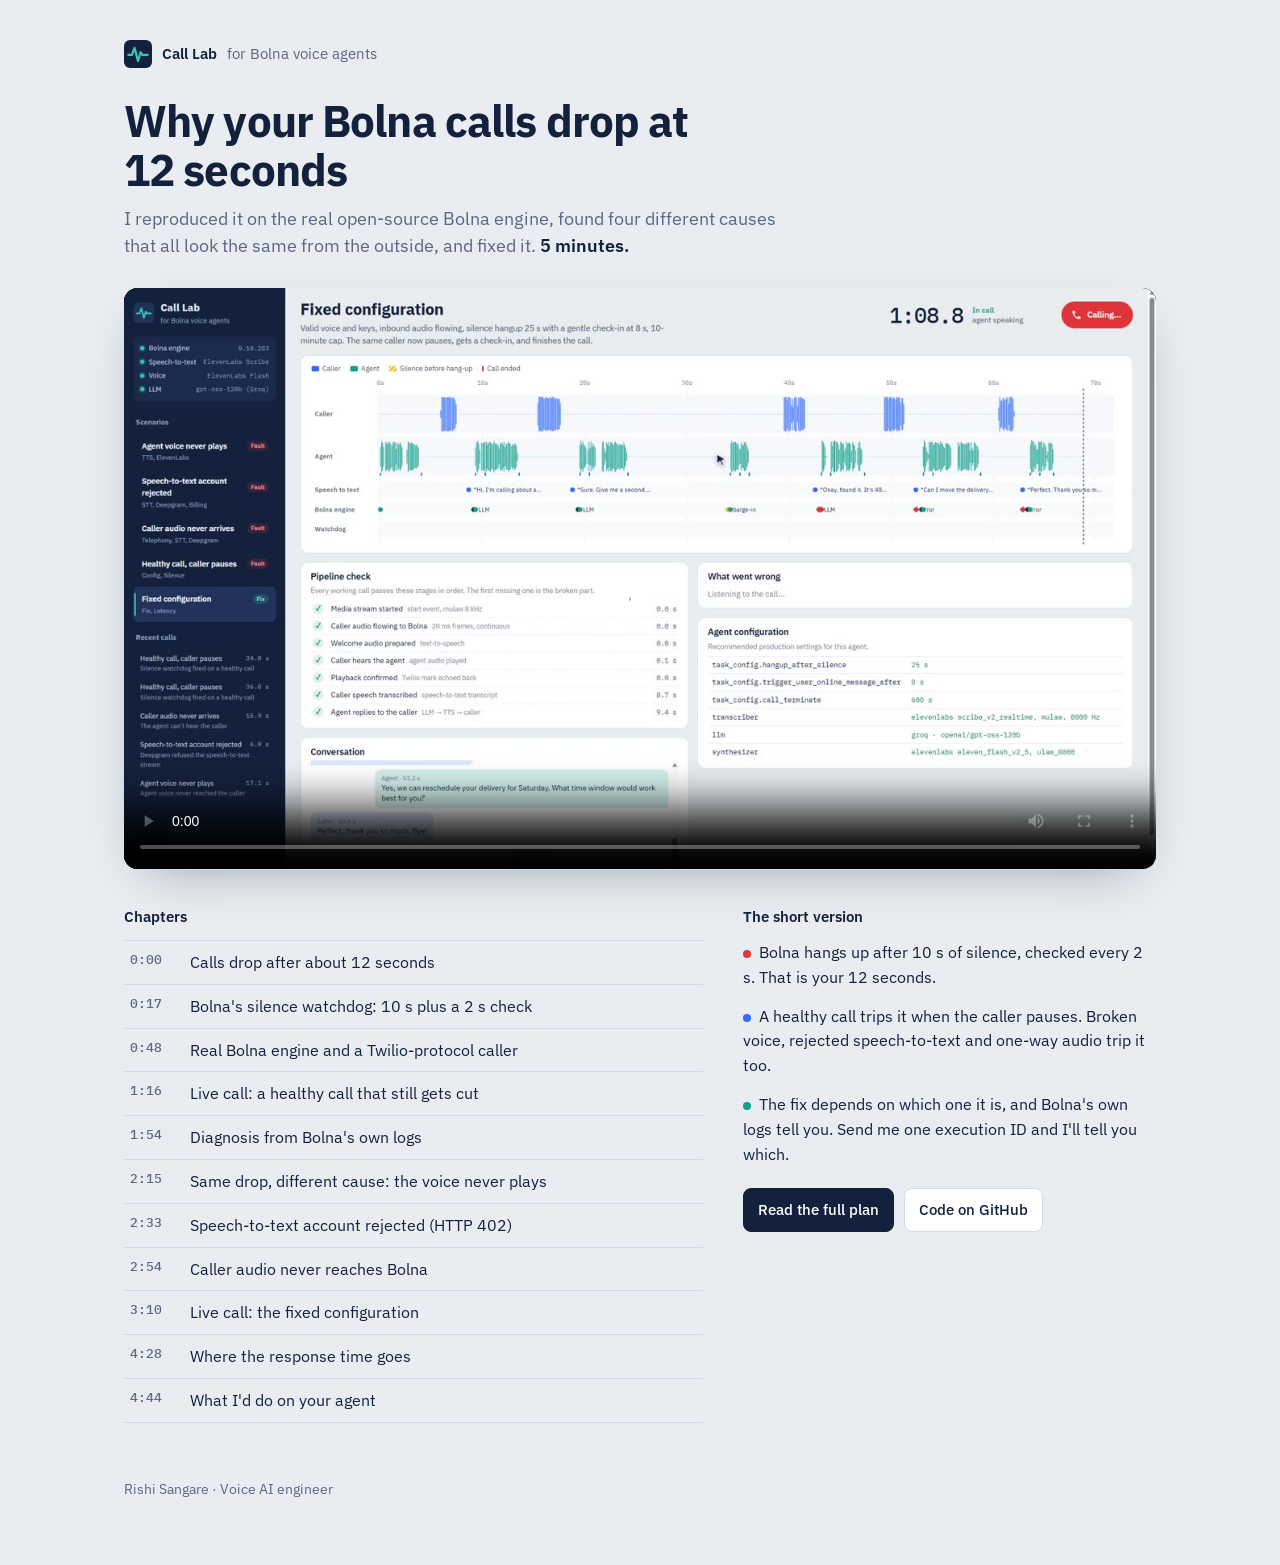
==== docs/index.html @ c6e8648b "Call Lab for Bolna: reproduce and diagnose the 12-second call drop Real Bolna engine host, Twilio Me" ====
<!doctype html>
<html lang="en">
<head>
<meta charset="utf-8">
<meta name="viewport" content="width=device-width, initial-scale=1">
<title>Bolna 12-second drop</title>
<meta name="description" content="A 5-minute walkthrough: why Bolna calls drop at ~12 seconds, reproduced on the real Bolna engine.">
<meta property="og:title" content="Why Bolna calls drop at 12 seconds">
<meta property="og:description" content="5-minute walkthrough, reproduced on the real Bolna engine.">
<meta property="og:image" content="poster.jpg">
<link rel="preconnect" href="https://fonts.googleapis.com">
<link rel="preconnect" href="https://fonts.gstatic.com" crossorigin>
<link href="https://fonts.googleapis.com/css2?family=IBM+Plex+Mono:wght@400;500&family=IBM+Plex+Sans:wght@400;500;600;700&display=swap" rel="stylesheet">
<link rel="icon" href="data:image/svg+xml,%3Csvg xmlns='http://www.w3.org/2000/svg' viewBox='0 0 32 32'%3E%3Crect width='32' height='32' rx='7' fill='%2314213D'/%3E%3Cpath d='M5 17h4l3-8 4 15 3-10 2 3h6' stroke='%2337C6B5' stroke-width='2.6' fill='none' stroke-linecap='round' stroke-linejoin='round'/%3E%3C/svg%3E">
<style>
:root{
  --paper:#E9EDF1; --card:#FFFFFF; --ink:#14213D; --muted:#5B6782; --line:#D3DAE3;
  --caller:#2F6BFF; --agent:#0E9F8E; --cut:#E0343A;
}
@media (prefers-color-scheme: dark){
  :root:not([data-theme="light"]){ --paper:#0F1830; --card:#16223F; --ink:#E6ECF5; --muted:#9AA7C0; --line:#26345A; }
}
:root[data-theme="dark"]{ --paper:#0F1830; --card:#16223F; --ink:#E6ECF5; --muted:#9AA7C0; --line:#26345A; }
*{box-sizing:border-box}
body{margin:0;background:var(--paper);color:var(--ink);font:16px/1.55 "IBM Plex Sans",system-ui,sans-serif}
.wrap{max-width:1080px;margin:0 auto;padding:40px 24px 64px}
.brand{display:flex;align-items:center;gap:10px;font-weight:600;font-size:15px}
.brand svg{width:28px;height:28px}
.brand svg rect{fill:#14213D}.brand svg path{stroke:#37C6B5;stroke-width:2.6;fill:none;stroke-linecap:round;stroke-linejoin:round}
.brand span{color:var(--muted);font-weight:400}
h1{font-size:clamp(28px,4.2vw,44px);line-height:1.12;letter-spacing:-.02em;margin:28px 0 10px;font-weight:700;max-width:22ch}
.lede{color:var(--muted);font-size:18px;margin:0 0 28px;max-width:62ch}
.lede b{color:var(--ink);font-weight:600}
.player{background:#000;border-radius:14px;overflow:hidden;box-shadow:0 1px 0 var(--line),0 18px 50px -24px rgba(20,33,61,.45)}
video{display:block;width:100%;aspect-ratio:16/9;background:#000}
.below{display:grid;grid-template-columns:1.4fr 1fr;gap:40px;margin-top:36px}
h2{font-size:15px;font-weight:600;margin:0 0 12px}
ol.ch{list-style:none;margin:0;padding:0;border-top:1px solid var(--line)}
ol.ch li{border-bottom:1px solid var(--line)}
ol.ch button{all:unset;cursor:pointer;display:grid;grid-template-columns:52px 1fr;gap:8px;width:100%;padding:9px 6px;border-radius:6px}
ol.ch button:hover{background:var(--card)}
ol.ch button:focus-visible{outline:2px solid var(--caller);outline-offset:2px}
ol.ch button.on{background:var(--card)}
ol.ch button.on .t{color:var(--agent)}
.t{font:500 13px/1.6 "IBM Plex Mono",monospace;color:var(--muted)}
.found p{margin:0 0 14px;max-width:46ch}
.found .k{display:inline-block;width:8px;height:8px;border-radius:50%;margin-right:8px;vertical-align:middle}
.links{display:flex;flex-wrap:wrap;gap:10px;margin-top:22px}
.links a{color:var(--ink);text-decoration:none;border:1px solid var(--line);background:var(--card);padding:9px 14px;border-radius:8px;font-weight:500;font-size:15px}
.links a:hover{border-color:var(--agent)}
.links a.primary{background:#14213D;color:#fff;border-color:#14213D}
footer{margin-top:56px;color:var(--muted);font-size:14px}
@media (max-width:760px){.wrap{padding:24px 16px 48px}.below{grid-template-columns:1fr;gap:28px}.lede{font-size:16px}}
</style>
</head>
<body>
<div class="wrap">
  <div class="brand">
    <svg viewBox="0 0 32 32" aria-hidden="true"><rect width="32" height="32" rx="7"/><path d="M5 17h4l3-8 4 15 3-10 2 3h6"/></svg>
    Call Lab <span>for Bolna voice agents</span>
  </div>

  <h1>Why your Bolna calls drop at 12 seconds</h1>
  <p class="lede">I reproduced it on the real open-source Bolna engine, found four different causes that all look the same from the outside, and fixed it. <b>5 minutes.</b></p>

  <div class="player">
    <video id="v" controls preload="metadata" playsinline poster="poster.jpg">
      <source src="demo.mp4" type="video/mp4">
    </video>
  </div>

  <div class="below">
    <section>
      <h2>Chapters</h2>
      <ol class="ch" id="ch"></ol>
    </section>
    <section class="found">
      <h2>The short version</h2>
      <p><span class="k" style="background:var(--cut)"></span>Bolna hangs up after 10 s of silence, checked every 2 s. That is your 12 seconds.</p>
      <p><span class="k" style="background:var(--caller)"></span>A healthy call trips it when the caller pauses. Broken voice, rejected speech-to-text and one-way audio trip it too.</p>
      <p><span class="k" style="background:var(--agent)"></span>The fix depends on which one it is, and Bolna's own logs tell you. Send me one execution ID and I'll tell you which.</p>
      <div class="links">
        <a class="primary" href="plan/">Read the full plan</a>
        <a href="https://github.com/rishi-sangare/bolna-call-lab">Code on GitHub</a>
      </div>
    </section>
  </div>

  <footer>Rishi Sangare · Voice AI engineer</footer>
</div>

<script>
const CHAPTERS = [
  [0, "Calls drop after about 12 seconds"],
  [17, "Bolna's silence watchdog: 10 s plus a 2 s check"],
  [48, "Real Bolna engine and a Twilio-protocol caller"],
  [76, "Live call: a healthy call that still gets cut"],
  [114, "Diagnosis from Bolna's own logs"],
  [135, "Same drop, different cause: the voice never plays"],
  [153, "Speech-to-text account rejected (HTTP 402)"],
  [174, "Caller audio never reaches Bolna"],
  [190, "Live call: the fixed configuration"],
  [268, "Where the response time goes"],
  [284, "What I'd do on your agent"],
];
const v = document.getElementById("v");
const ol = document.getElementById("ch");
const fmt = s => `${Math.floor(s / 60)}:${String(Math.floor(s % 60)).padStart(2, "0")}`;
CHAPTERS.forEach(([t, label]) => {
  const li = document.createElement("li");
  li.innerHTML = `<button type="button"><span class="t">${fmt(t)}</span><span>${label}</span></button>`;
  li.firstChild.addEventListener("click", () => { v.currentTime = t; v.play(); });
  ol.appendChild(li);
});
const btns = [...ol.querySelectorAll("button")];
v.addEventListener("timeupdate", () => {
  let i = 0;
  CHAPTERS.forEach(([t], j) => { if (v.currentTime >= t - 0.25) i = j; });
  btns.forEach((b, j) => b.classList.toggle("on", j === i));
});
</script>
</body>
</html>
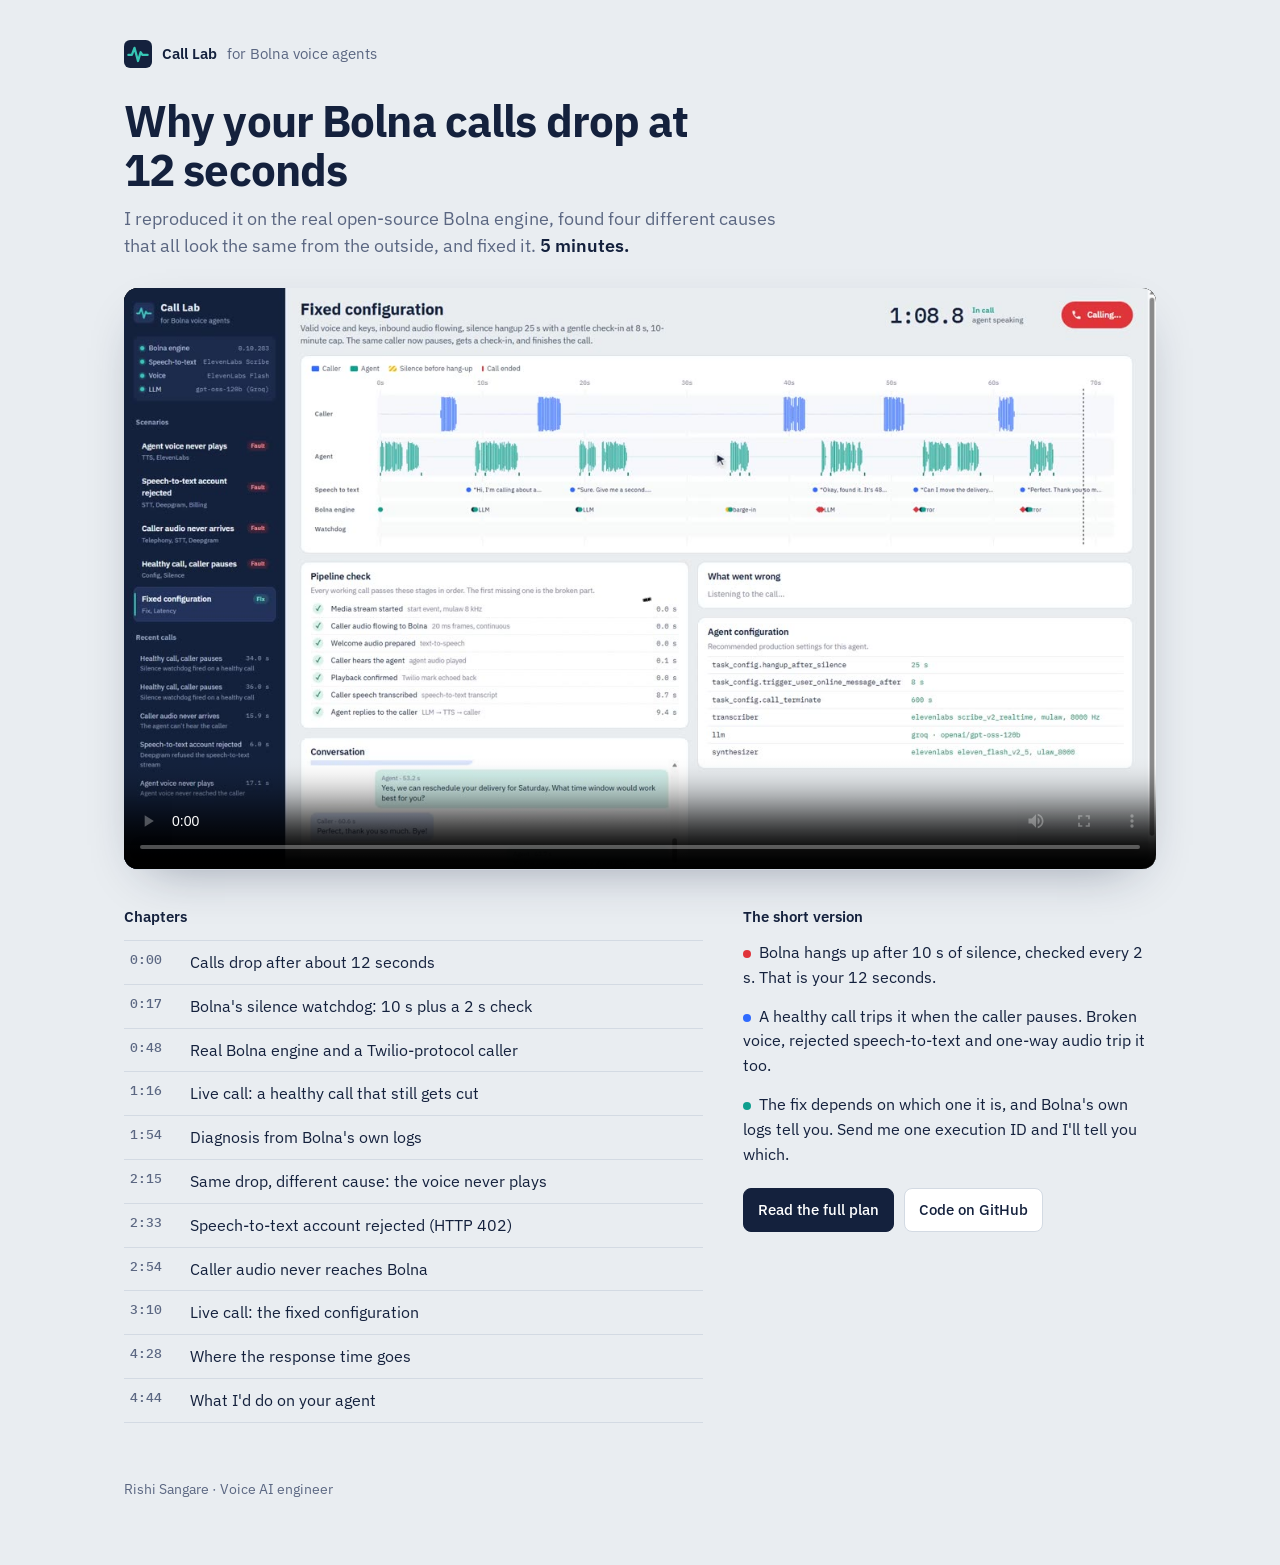
==== commit 06d7ed46: "Video page: view alerts via ntfy Co-Authored-By: Claude Opus 5.5 <noreply@anthropic.com>" ====
--- a/docs/index.html
+++ b/docs/index.html
@@ -109,7 +109,7 @@
 CHAPTERS.forEach(([t, label]) => {
   const li = document.createElement("li");
   li.innerHTML = `<button type="button"><span class="t">${fmt(t)}</span><span>${label}</span></button>`;
-  li.firstChild.addEventListener("click", () => { v.currentTime = t; v.play(); });
+  li.firstChild.addEventListener("click", () => { v.currentTime = t; v.play(); track.chapter(label); });
   ol.appendChild(li);
 });
 const btns = [...ol.querySelectorAll("button")];
@@ -118,6 +118,48 @@
   CHAPTERS.forEach(([t], j) => { if (v.currentTime >= t - 0.25) i = j; });
   btns.forEach((b, j) => b.classList.toggle("on", j === i));
 });
+
+// ---- view alerts to my phone via ntfy.sh: page opened, playback started, 25/50/75% and finished.
+// Only these events are sent. Open the page once with ?me to mute your own visits on that browser.
+const track = (() => {
+  const TOPIC = "rishi-bolna-002a7d972df3";
+  const q = new URLSearchParams(location.search);
+  let muted = false;
+  try {
+    if (q.has("me")) localStorage.setItem("calllab_me", "1");
+    muted = localStorage.getItem("calllab_me") === "1";
+  } catch (e) {}
+  const sid = Math.random().toString(36).slice(2, 6);
+  const tag = (q.get("c") || "link") + ", " + (/Mobi|Android/i.test(navigator.userAgent) ? "phone" : "desktop");
+  const url = (title, tags) => `https://ntfy.sh/${TOPIC}?title=${encodeURIComponent(title)}&tags=${tags}`;
+  const send = (title, msg, tags, beacon = false) => {
+    if (muted) return;
+    const body = `${msg}\n${tag}, visit ${sid}`;
+    try {
+      if (beacon && navigator.sendBeacon) navigator.sendBeacon(url(title, tags), body);
+      else fetch(url(title, tags), { method: "POST", body, keepalive: true }).catch(() => {});
+    } catch (e) {}
+  };
+  let watched = 0, last = null, started = false;
+  const hit = new Set();
+  send("Video page opened", "Someone opened the Bolna video page", "eyes");
+  v.addEventListener("play", () => { if (!started) { started = true; send("Video started", "Playback started", "arrow_forward"); } });
+  v.addEventListener("timeupdate", () => {
+    const t = v.currentTime;
+    if (last !== null && !v.paused && t > last && t - last < 1.5) watched += t - last;
+    last = t;
+    const pct = v.duration ? (watched / v.duration) * 100 : 0;
+    for (const m of [25, 50, 75, 95]) {
+      if (pct >= m && !hit.has(m)) {
+        hit.add(m);
+        send(m === 95 ? "Watched to the end" : `Watched ${m}%`, `${fmt(watched)} watched so far`, m === 95 ? "tada" : "hourglass");
+      }
+    }
+  });
+  v.addEventListener("seeking", () => { last = null; });
+  addEventListener("pagehide", () => { if (started) send("Left the page", `Watched ${fmt(watched)} in total`, "wave", true); });
+  return { chapter: label => send("Jumped to a chapter", label, "bookmark") };
+})();
 </script>
 </body>
 </html>
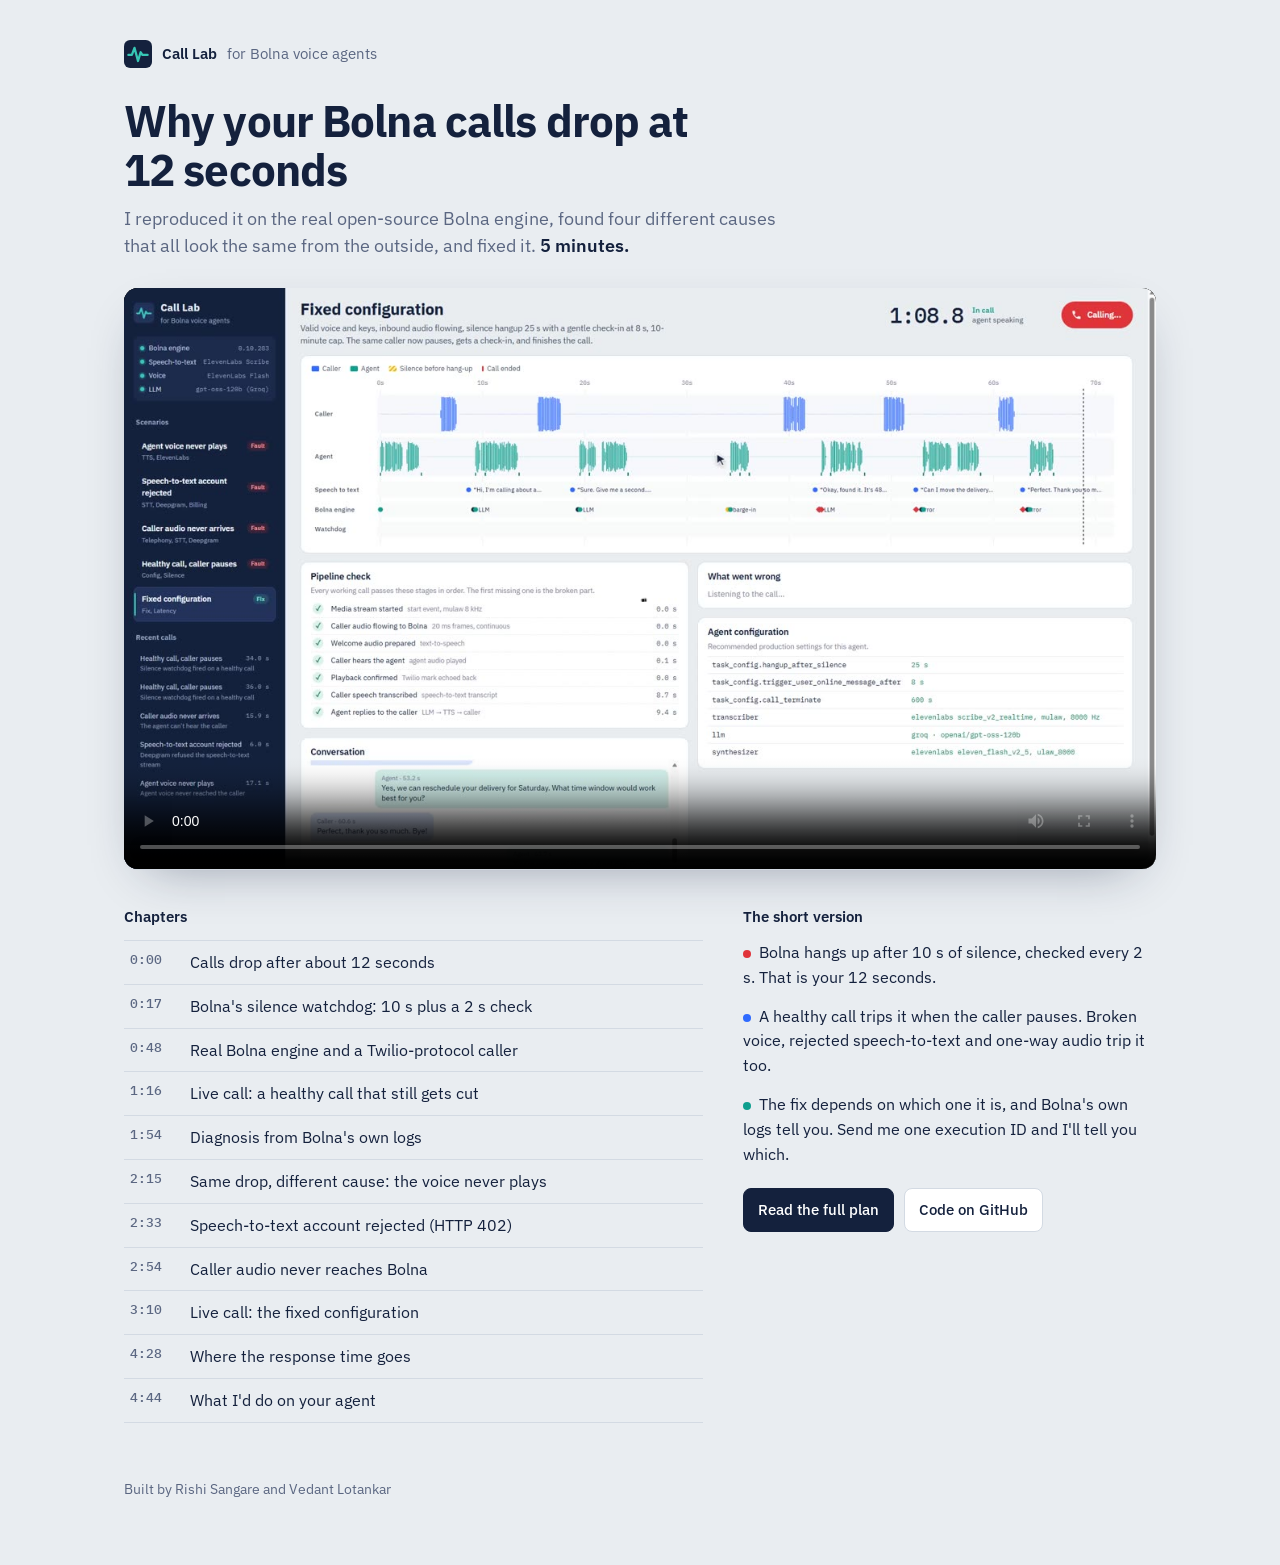
==== commit c185a756: "Credit Vedant Lotankar as co-author (roughly 50/50) Co-Authored-By: Claude Sonnet 5.5 <noreply@anthr" ====
--- a/docs/index.html
+++ b/docs/index.html
@@ -86,7 +86,7 @@
     </section>
   </div>
 
-  <footer>Rishi Sangare · Voice AI engineer</footer>
+  <footer>Built by Rishi Sangare and Vedant Lotankar</footer>
 </div>
 
 <script>
